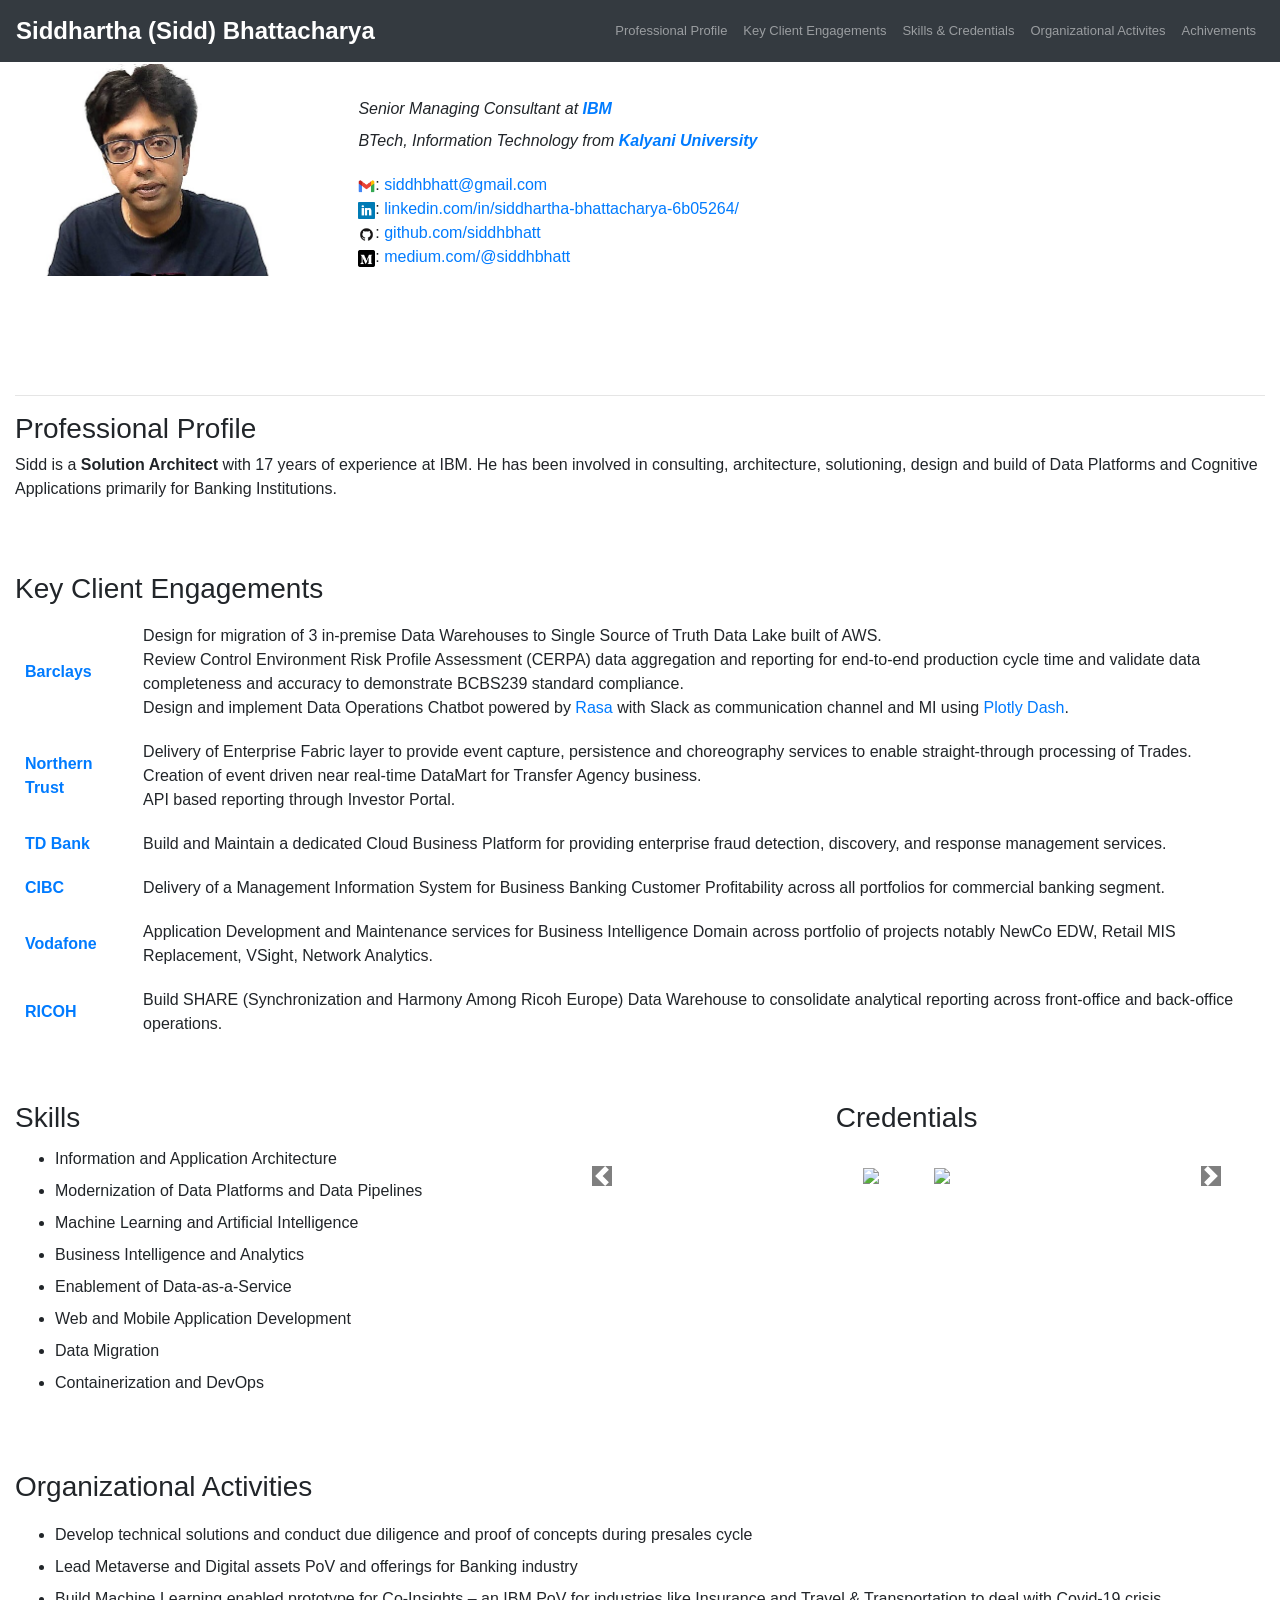
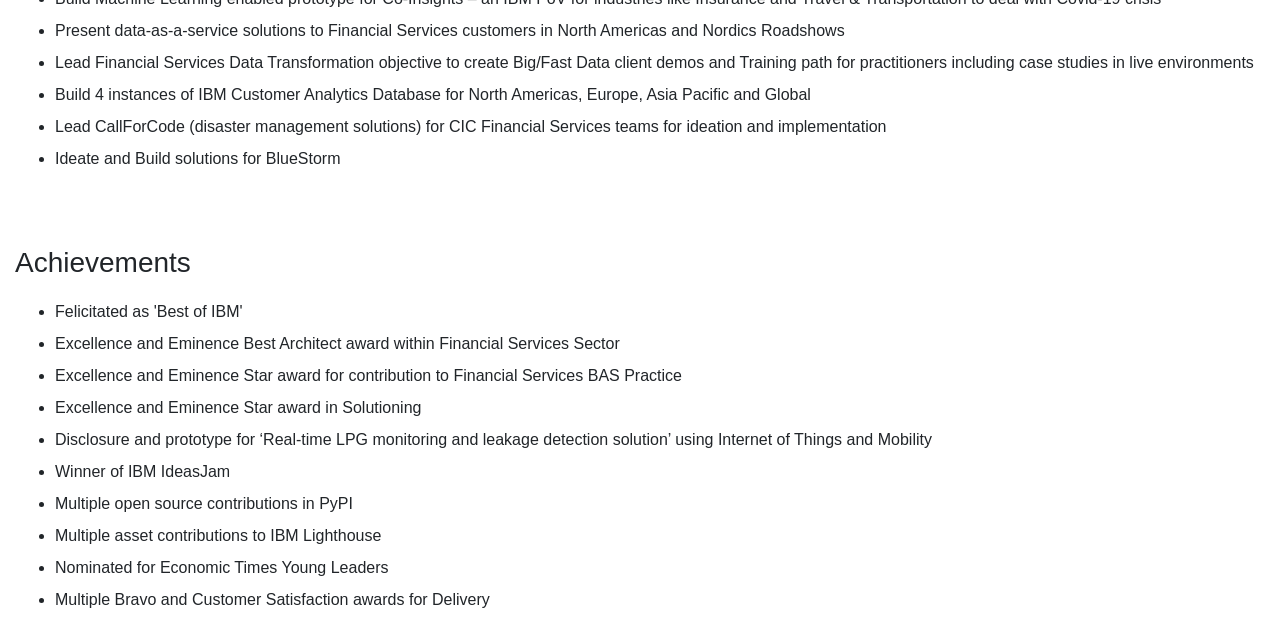
==== index.html @ b3613b73 "badge changes" ====
<!DOCTYPE html>
<html>
    
    <head>
        <meta charset="utf-8">
        <meta name="google-site-verification" content="lb7FIdyqzJIs5O2LELzvEhvuGHR2RH8_5qTvhiq5tCI" />
        <meta name="viewport" content="width=device-width, initial-scale=1">
        <title>Sidd's Personal Site</title>
        <link rel="stylesheet" href="https://cdn.jsdelivr.net/npm/bootstrap@4.5.3/dist/css/bootstrap.min.css" integrity="sha384-TX8t27EcRE3e/ihU7zmQxVncDAy5uIKz4rEkgIXeMed4M0jlfIDPvg6uqKI2xXr2" crossorigin="anonymous">
        <link rel="stylesheet" href="css/master.css">
        <!-- bootstrap js -->
        <script src="https://code.jquery.com/jquery-3.5.1.slim.min.js" integrity="sha384-DfXdz2htPH0lsSSs5nCTpuj/zy4C+OGpamoFVy38MVBnE+IbbVYUew+OrCXaRkfj" crossorigin="anonymous"></script>
        <script src="https://cdn.jsdelivr.net/npm/bootstrap@4.5.3/dist/js/bootstrap.bundle.min.js" integrity="sha384-ho+j7jyWK8fNQe+A12Hb8AhRq26LrZ/JpcUGGOn+Y7RsweNrtN/tE3MoK7ZeZDyx" crossorigin="anonymous"></script>
    </head>
    
    <body>
        <section id="title">
            <div class="container-fluid">
                <!-- NAV Bar -->
                <nav class="navbar fixed-top navbar-expand-lg navbar-dark bg-dark">
                    <a class="navbar-brand" href="#title">Siddhartha (Sidd) Bhattacharya</a>
                    <button class="navbar-toggler" type="button" data-toggle="collapse" data-target="#navbarSupportedContent" aria-controls="navbarSupportedContent" aria-expanded="false" aria-label="Toggle navigation">
                        <span class="navbar-toggler-icon"></span>
                    </button>
                    <div class="collapse navbar-collapse" id="navbarSupportedContent">
                        <ul class="navbar-nav ml-auto" style="font-size: small;">
                            <li class="nav-item">
                                <a class="nav-link" href="#profession-profile">Professional Profile</a>
                            </li>
                            <li class="nav-item">
                                <a class="nav-link" href="#client-engagement">Key Client Engagements</a>
                            </li>
                            <li class="nav-item">
                                <a class="nav-link" href="#skills-credentials">Skills & Credentials</a>
                            </li>
                            <li class="nav-item">
                                <a class="nav-link" href="#organizational-activities">Organizational Activites</a>
                            </li>
                            <li class="nav-item">
                                <a class="nav-link" href="#achivements">Achivements</a>
                            </li>
                        </ul>
                    </div>
                </nav>
            
                <!-- Profile -->
                <div class="row">
                    <div class="col-lg-3 col-md-5">
                        <img class="profile-img" src="images/Sidd_edited.jpg">
                    </div>
                    <div class="col-lg-6 col-md-7" style="padding: 3%;">
                        
                        <p>
                            <em style="line-height: 2;">
                                Senior Managing Consultant at <strong><a href="https://www.ibm.com/in-en">IBM</a></strong><br>
                                BTech, Information Technology from <a href="https://www.klyuniv.ac.in/"><strong>Kalyani University</strong></a>
                            </em>
                        </p>
                        <address>
                            <img class="cicon" src="[data-uri]">: <a href="mailto:siddhbhatt@gmail.com">siddhbhatt@gmail.com</a><br>
                            <img class="cicon" src="[data-uri]">: <a href="https://www.linkedin.com/in/siddhartha-bhattacharya-6b05264">linkedin.com/in/siddhartha-bhattacharya-6b05264/</a><br>
                            <img class="cicon" src="[data-uri]">: <a href="https://github.com/siddhbhatt">github.com/siddhbhatt</a><br>
                            <img class="cicon" src="[data-uri]">: <a href="https://medium.com/@siddhbhatt">medium.com/@siddhbhatt</a>    
                        </address>
                        
                    </div>
                </div>
            </div>
        </section>

        <section id="profession-profile">
            <div class="container-fluid">
                <hr>
                <h3>Professional Profile</h3>
                <p>
                    Sidd is a <strong>Solution Architect</strong> with 17 years of experience at IBM.  
                    He has been involved in consulting, architecture, solutioning, design and build of Data Platforms and Cognitive Applications primarily for Banking Institutions.
                </p>
            </div>
        </section>

        <section id="client-engagement">
            <div class="container-fluid">
                <h3>Key Client Engagements</h3>
                <table>
                    <tr>
                        <td><a href="https://www.barclays.co.uk/"><strong>Barclays</strong></a></td>
                        <td>
                            Design for migration of 3 in-premise Data Warehouses to Single Source of Truth Data Lake built of AWS.<br>
                            Review Control Environment Risk Profile Assessment (CERPA) data aggregation and reporting for end-to-end production cycle time and validate data completeness and accuracy to demonstrate BCBS239 standard compliance.<br>
                            Design and implement Data Operations Chatbot powered by <a href="https://rasa.com/">Rasa</a> with Slack as communication channel and MI using <a href="https://plotly.com/dash/">Plotly Dash</a>.<br>
                        </td>
                    </tr>
                    <tr>
                        <td><a href="https://www.northerntrust.com/europe/home"><strong>Northern Trust</strong></a></td>
                        <td>Delivery of Enterprise Fabric layer to provide event capture, persistence and choreography services to enable straight-through processing of Trades.<br>
                            Creation of event driven near real-time DataMart for Transfer Agency business.<br>
                            API based reporting through Investor Portal.<br>
                        </td>
                    </tr>
                    <tr>
                        <td><a href="https://www.td.com/ca/en/personal-banking/"><strong>TD Bank</strong></a></td>
                        <td>
                            Build and Maintain a dedicated Cloud Business Platform for providing enterprise fraud detection, discovery, and response management services.
                        </td>
                    </tr>
                    <tr>
                        <td><a href="https://www.cibc.com/en/commercial.html"><strong>CIBC</strong></a></td>
                        <td>
                            Delivery of a Management Information System for Business Banking Customer Profitability across all portfolios for commercial banking segment.
                        </td>
                    </tr>
                    <tr>
                        <td><a href="https://www.vodafone.co.uk/"><strong>Vodafone</strong></a></td>
                        <td>
                            Application Development and Maintenance services for Business Intelligence Domain across portfolio of projects notably NewCo EDW, Retail MIS Replacement, VSight, Network Analytics.
                        </td>
                    </tr>
                    <tr>
                        <td><a href="https://www.ricoh-europe.com/"><strong>RICOH</strong></a></td>
                        <td>
                            Build SHARE (Synchronization and Harmony Among Ricoh Europe) Data Warehouse to consolidate analytical reporting across front-office and back-office operations.
                        </td>
                    </tr>
                </table>
            </div>
        </section>

        <section id="skills-credentials">
            <div class="container-fluid">
                <div class="row">
                    <div class="col-md-5">
                        <h3>Skills</h3>
                        <ul>
                            <li>Information and Application Architecture</li>
                            <li>Modernization of Data Platforms and Data Pipelines</li>
                            <li>Machine Learning and Artificial Intelligence</li>
                            <li>Business Intelligence  and Analytics</li>
                            <li>Enablement of Data-as-a-Service</li>
                            <li>Web and Mobile Application Development</li>
                            <li>Data Migration</li>
                            <li>Containerization and DevOps</li>
                        </ul>
                    </div>
                    <div class="col-md-7">
                        <h3 class="cred-text">Credentials</h3>
                        <!-- carousel start -->
                        <div id="credential-carousel" class="carousel slide" data-ride="false" style="text-align: center;">
                            
                            <div class="carousel-inner">
                                <div class="carousel-item active">
                                    <a href="https://www.credly.com/badges/76d732d1-468d-4a13-8547-d31c6a6f4217/public_url"><img class="cred-img" src="https://images.credly.com/size/340x340/images/ad89f24e-d3a9-4802-a7e8-272a9090c0b0/Architect-Expert.png"></a>
                                    <a href="https://www.credly.com/badges/39d30347-bca6-4fca-ad0b-f6bf74908171/public_url"><img class="cred-img" src="https://images.credly.com/size/340x340/images/04eb7e1b-2bfa-4509-b6ad-74680347acd5/Selling-Experienced.png"></a>
                                </div>
                                <div class="carousel-item">
                                    <a href="https://www.credly.com/badges/d9c2b21d-c0f1-490c-9d5d-5f7b22756648/public_url"><img class="cred-img" src="https://images.credly.com/size/680x680/images/03b8c9d2-1700-42a0-b763-9b533ac06ca7/AWS-MachineLearning-Specialty-2020.png"></a>
                                    <a href="https://www.credly.com/badges/76fbd68b-c7a5-496d-b77d-7a37ed84b6d5/public_url"><img class="cred-img" src="https://images.credly.com/size/680x680/images/6a254dad-77e5-4e71-8049-94e5c7a15981/azure-fundamentals-600x600.png"></a>
                                </div>
                                <div class="carousel-item">
                                    <a href="https://www.youracclaim.com/badges/d54e5168-4777-4d5b-bd3e-731594850b86/public_url"><img class="cred-img" src="https://images.youracclaim.com/size/340x340/images/28d68d08-7a26-4868-be2e-7bf32eeab4f8/Deep_Learning_Using_TensorFlow.png"></a>
                                    <a href="https://www.youracclaim.com/badges/73624150-85e4-4d03-a329-c5da1bf2516f/public_url"><img class="cred-img" src="https://images.youracclaim.com/size/340x340/images/53caf8cc-b5e9-4424-b4a7-7b069fa13db4/Machine_Learning_with_Python.png"></a>
                                </div>
                                <div class="carousel-item">
                                    <a href="https://www.youracclaim.com/badges/f4e3b39f-babc-487e-8961-8ff7aea43fd3/public_url"><img class="cred-img" src="https://images.youracclaim.com/size/340x340/images/1d0771e1-ef2e-47cf-a122-c103be0605aa/Analytics_for_Apach_Spark_on_Cloud_Spark_ML_Streaming_V2.0.x.png"></a>
                                    <a href="https://www.youracclaim.com/badges/3b9bb377-27ac-47dc-a75c-784a0fe72a2c/public_url"><img class="cred-img1" src="https://images.youracclaim.com/size/110x110/images/4e5341a0-031a-477d-a3c6-7a641e79dc2c/Hadoop_Data_Found_Level_1_-_CC_-_2019.png"></a>
                                </div>
                                <div class="carousel-item">
                                    <a href="https://www.youracclaim.com/badges/f7dd472f-b70b-4833-b283-7c311bb39514/public_url"><img class="cred-img" src="https://images.youracclaim.com/size/340x340/images/fb5ab6c0-c422-4c02-b0af-07a082fa13d5/Digital_Insights_Badge_Delivery.png"></a>
                                    <a href="https://www.youracclaim.com/badges/d13449dd-b130-482e-a72a-512fa3d4b12d"><img class="cred-img1" src="https://images.youracclaim.com/size/680x680/images/638d3298-73ef-4821-9686-8c65f75bb4e6/IBM_Garage_Methodology_Explorer.png"></a>
                                </div>
                                <div class="carousel-item">
                                    <a href="https://www.youracclaim.com/badges/d1deae7e-8f37-4467-96ad-9ba4ed0f5e22/public_url"><img class="cred-img1" src="https://images.youracclaim.com/size/110x110/images/12da05ff-0adb-4cf4-b1f2-3fcf15ef5188/Educator.png"></a>
                                    <a href="https://www.youracclaim.com/badges/75538d8b-b027-41bf-8ade-3af1b4c8d1d9/public_url"><img class="cred-img1" src="https://images.youracclaim.com/size/110x110/images/aad8d8bc-1cdf-4e79-b1e0-1595aeab251b/Speaker-presenter.png"></a>
                                </div>
                            </div>
                            <a class="carousel-control-prev" href="#credential-carousel" role="button" data-slide="prev"">
                                <span class="carousel-control-prev-icon" aria-hidden="true" style="background-color:black;"></span>
                                <span class="sr-only">Previous</span>
                            </a>
                            <a class="carousel-control-next" href="#credential-carousel" role="button" data-slide="next">
                                <span class="carousel-control-next-icon" aria-hidden="true" style="background-color:black;"></span>
                                <span class="sr-only">Next</span>
                            </a>
                        </div>
                        

                        <!-- carousel end -->
                        <!-- <h3>Credentials</h3>
                        <a href="https://www.youracclaim.com/badges/b1e90a5e-74e5-452d-b66a-6aa0e1b27e6b/public_url"><img class="cred-img" src="https://images.youracclaim.com/size/340x340/images/602716ab-3604-4143-a049-1fdfe8cf1721/Architectural-Thinking-badge.png"></a>
                        <a href="https://www.youracclaim.com/badges/0a89f7db-46c2-48c5-ac54-615e48fc4eac/public_url"><img class="cred-img" src="https://images.youracclaim.com/size/340x340/images/bc08972c-3c7d-4b99-82a0-c94bcca36674/Badges_v8-07_Practitioner.png"></a> -->
                        <!-- <a href="https://www.youracclaim.com/badges/d54e5168-4777-4d5b-bd3e-731594850b86/public_url"><img class="cred-img" src="https://images.youracclaim.com/size/340x340/images/fb5ab6c0-c422-4c02-b0af-07a082fa13d5/Digital_Insights_Badge_Delivery.png"></a>
                        <a href="https://www.youracclaim.com/badges/d54e5168-4777-4d5b-bd3e-731594850b86/public_url"><img class="cred-img" src="https://images.youracclaim.com/size/340x340/images/28d68d08-7a26-4868-be2e-7bf32eeab4f8/Deep_Learning_Using_TensorFlow.png"></a> -->
                        <!-- <a href="https://www.youracclaim.com/badges/73624150-85e4-4d03-a329-c5da1bf2516f/public_url"><img class="cred-img" src="https://images.youracclaim.com/size/340x340/images/53caf8cc-b5e9-4424-b4a7-7b069fa13db4/Machine_Learning_with_Python.png"></a>
                        <a href="https://www.youracclaim.com/badges/f4e3b39f-babc-487e-8961-8ff7aea43fd3/public_url"><img class="cred-img" src="https://images.youracclaim.com/size/340x340/images/1d0771e1-ef2e-47cf-a122-c103be0605aa/Analytics_for_Apach_Spark_on_Cloud_Spark_ML_Streaming_V2.0.x.png"></a> -->
                        <!-- <a href="https://www.youracclaim.com/badges/3b9bb377-27ac-47dc-a75c-784a0fe72a2c/public_url"><img class="cred-img" src="https://images.youracclaim.com/size/110x110/images/4e5341a0-031a-477d-a3c6-7a641e79dc2c/Hadoop_Data_Found_Level_1_-_CC_-_2019.png"></a>
                        <a href="https://www.youracclaim.com/badges/1c37df30-531b-42e5-b111-d28a03f8e9ff/public_url"><img class="cred-img" src="https://images.youracclaim.com/size/110x110/images/cef56b02-49c4-43c8-9913-733569bd39cc/IBM-Mentor__282_29.png"></a> -->
                        <!-- <a href="https://www.youracclaim.com/badges/d1deae7e-8f37-4467-96ad-9ba4ed0f5e22/public_url"><img class="cred-img" src="https://images.youracclaim.com/size/110x110/images/12da05ff-0adb-4cf4-b1f2-3fcf15ef5188/Educator.png"></a>
                        <a href="https://www.youracclaim.com/badges/75538d8b-b027-41bf-8ade-3af1b4c8d1d9/public_url"><img class="cred-img" src="https://images.youracclaim.com/size/110x110/images/aad8d8bc-1cdf-4e79-b1e0-1595aeab251b/Speaker-presenter.png"></a> -->
                    </div>
                </div>
            </div>
        </section>

        <section id="organizational-activities">
            <div class="container-fluid">
                <h3>Organizational Activities</h3>
            <p>
                <ul>
                    <li>Develop technical solutions and conduct due diligence and proof of concepts during presales cycle</li>
                    <li>Lead Metaverse and Digital assets PoV and offerings for Banking industry</li>
                    <li>Build Machine Learning enabled prototype for Co-Insights – an IBM PoV for industries like Insurance and Travel & Transportation to deal with Covid-19 crisis</li>
                    <li>Present data-as-a-service solutions to Financial Services customers in North Americas and Nordics Roadshows</li>
                    <li>Lead Financial Services Data Transformation objective to create Big/Fast Data client demos and Training path for practitioners including case studies in live environments</li>
                    <li>Build 4 instances of IBM Customer Analytics Database for North Americas, Europe, Asia Pacific and Global</li>
                    <li>Lead CallForCode (disaster management solutions) for CIC Financial Services teams for ideation and implementation</li>
                    <li>Ideate and Build solutions for BlueStorm </li>
                </ul>
            </p>
            </div>
        </section>

        <section id="achivements">
            <div class="container-fluid">
                <h3>Achievements</h3>
                <p>
                    <ul>
                        <li>Felicitated as 'Best of IBM'</li>
                        <li>Excellence and Eminence Best Architect award within Financial Services Sector</li>
                        <li>Excellence and Eminence Star award for contribution to Financial Services BAS Practice</li>
                        <li>Excellence and Eminence Star award in Solutioning</li>
                        <li>Disclosure and prototype for ‘Real-time LPG monitoring and leakage detection solution’ using Internet of Things and Mobility</li>
                        <li>Winner of IBM IdeasJam</li>
                        <li>Multiple open source contributions in PyPI</li>
                        <li>Multiple asset contributions to IBM Lighthouse</li>
                        <li>Nominated for Economic Times Young Leaders</li>
                        <li>Multiple Bravo and Customer Satisfaction awards for Delivery</li>
                    </ul>
                </p>
            </div>
        </section>

        <script src="" async defer></script>
    </body>
</html>
---- css/master.css ----
/* Class properties */
.profile-img {
   max-width: 100%;
   height: auto;
   margin-top: 3%;
}

.cicon {
   width: 3%;
   /* height: auto; */
}

.cred-img {
   max-width: 35%;
   height: auto;
   padding: 25px 25px 25px;
   transition: box-shadow .3s;
}

.cred-img:hover {
   /* background-color: rgb(36, 92, 36); */
   box-shadow: 0 0 11px rgba(33,33,33,.2);
}

.cred-img1 {
   width: 35%;
   padding: 25px 25px 25px;
   transition: box-shadow .3s;
}

.cred-img1:hover {
   box-shadow: 0 0 11px rgba(33,33,33,.2);
}

.navbar-brand {
   font-size: 1.25rem;
   font-weight: bold;
}

/* media query */
@media (min-width: 770px) {
   .cred-text {
      text-align: center;
   }
   .navbar-brand {
      font-size: 1.5rem;
   }
}

/* element properties */


td {
   padding: 10px;
}

ul {
   line-height: 2;
}

section:before {
   height: 55px;
   content: "";
   display:block;
}
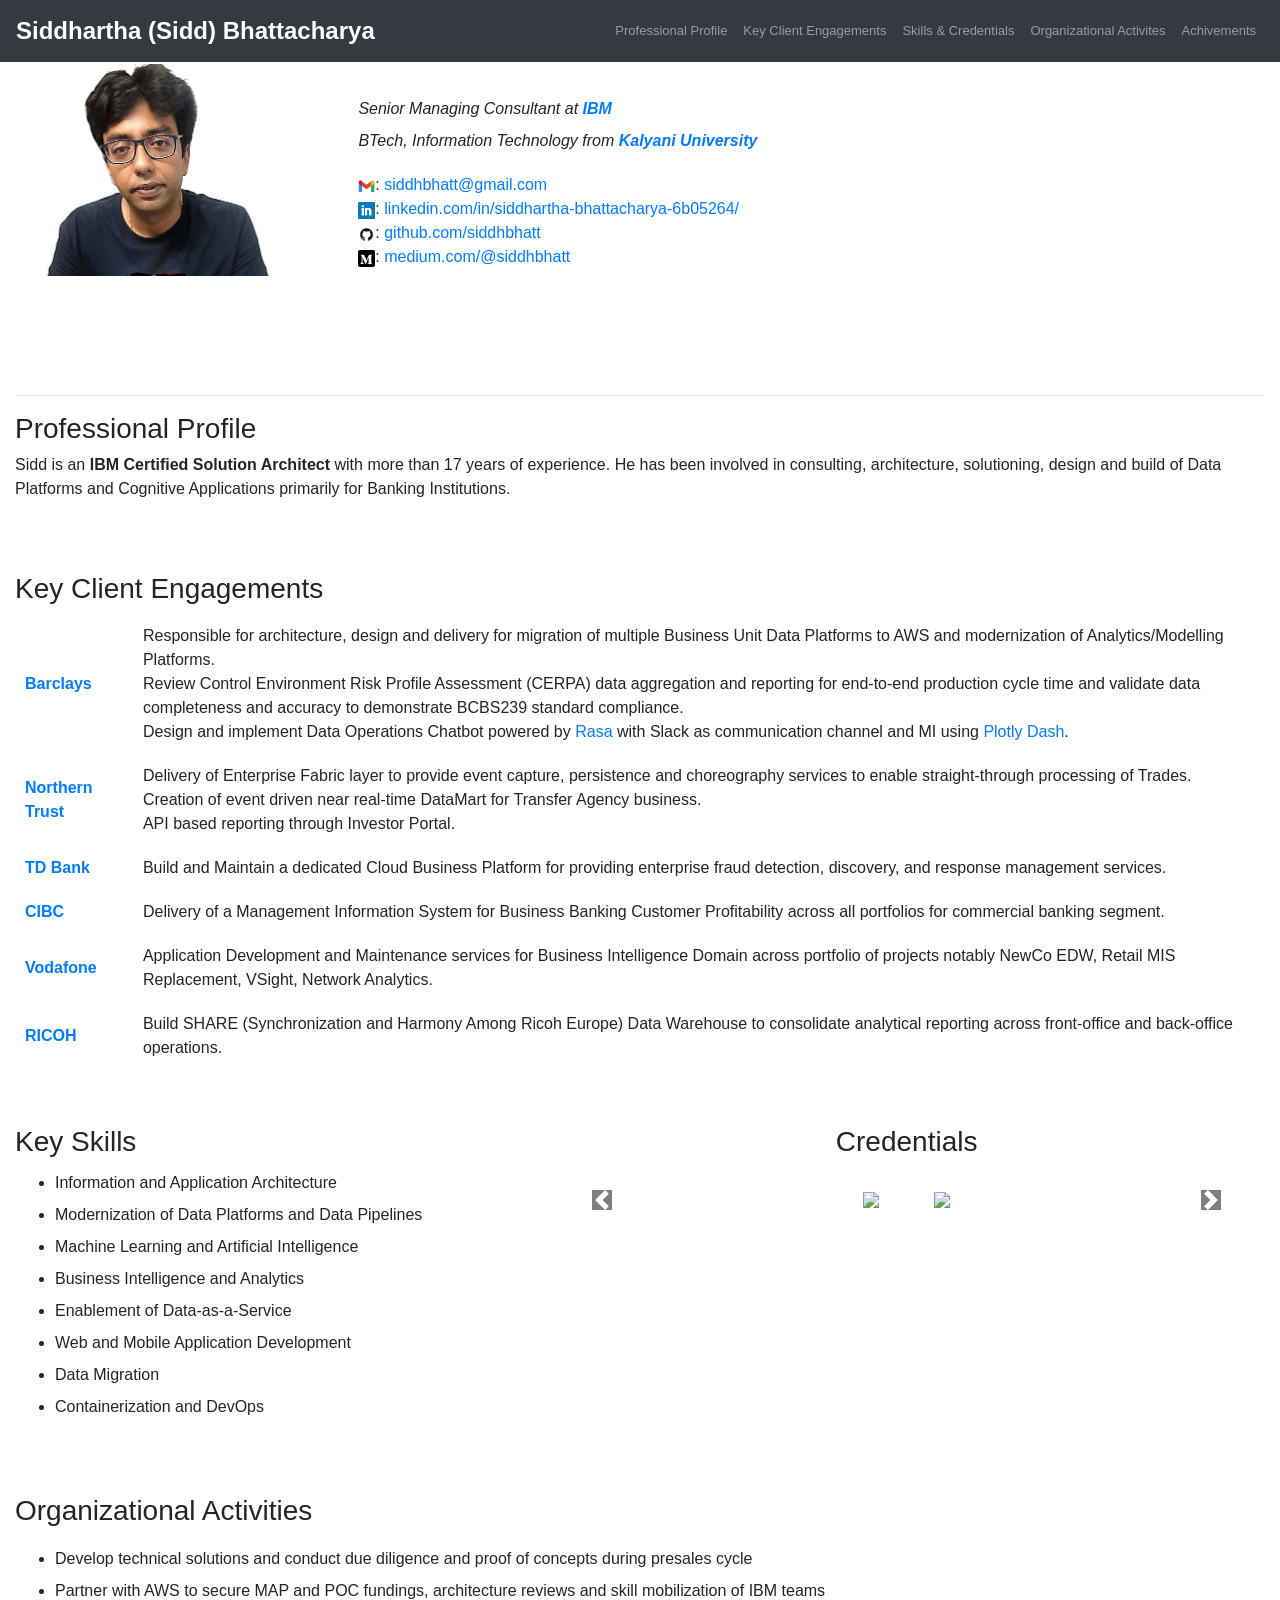
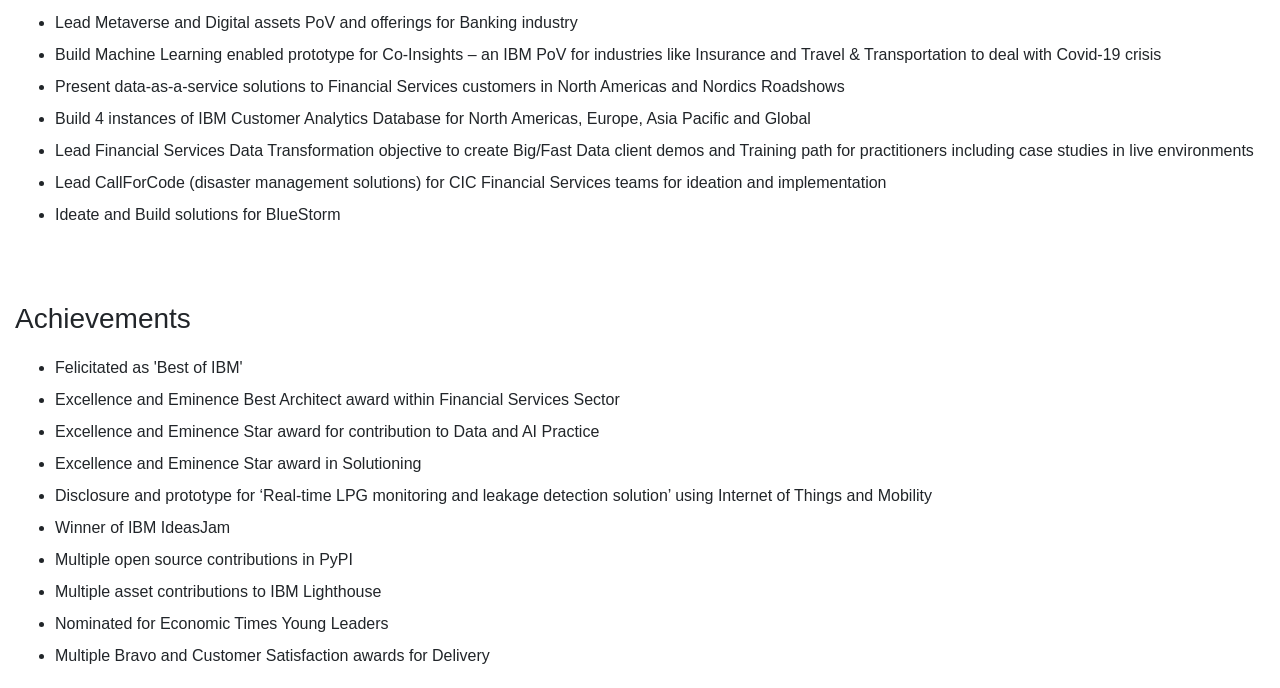
==== commit d57a7937: "changes before publishing" ====
--- a/index.html
+++ b/index.html
@@ -73,7 +73,7 @@
                 <hr>
                 <h3>Professional Profile</h3>
                 <p>
-                    Sidd is a <strong>Solution Architect</strong> with 17 years of experience at IBM.  
+                    Sidd is an <strong>IBM Certified Solution Architect</strong> with more than 17 years of experience.  
                     He has been involved in consulting, architecture, solutioning, design and build of Data Platforms and Cognitive Applications primarily for Banking Institutions.
                 </p>
             </div>
@@ -86,7 +86,7 @@
                     <tr>
                         <td><a href="https://www.barclays.co.uk/"><strong>Barclays</strong></a></td>
                         <td>
-                            Design for migration of 3 in-premise Data Warehouses to Single Source of Truth Data Lake built of AWS.<br>
+                            Responsible for architecture, design and delivery for migration of multiple Business Unit Data Platforms to AWS and modernization of Analytics/Modelling Platforms.<br>
                             Review Control Environment Risk Profile Assessment (CERPA) data aggregation and reporting for end-to-end production cycle time and validate data completeness and accuracy to demonstrate BCBS239 standard compliance.<br>
                             Design and implement Data Operations Chatbot powered by <a href="https://rasa.com/">Rasa</a> with Slack as communication channel and MI using <a href="https://plotly.com/dash/">Plotly Dash</a>.<br>
                         </td>
@@ -130,7 +130,7 @@
             <div class="container-fluid">
                 <div class="row">
                     <div class="col-md-5">
-                        <h3>Skills</h3>
+                        <h3>Key Skills</h3>
                         <ul>
                             <li>Information and Application Architecture</li>
                             <li>Modernization of Data Platforms and Data Pipelines</li>
@@ -207,11 +207,12 @@
             <p>
                 <ul>
                     <li>Develop technical solutions and conduct due diligence and proof of concepts during presales cycle</li>
+                    <li>Partner with AWS to secure MAP and POC fundings, architecture reviews and skill mobilization of IBM teams</li>
                     <li>Lead Metaverse and Digital assets PoV and offerings for Banking industry</li>
                     <li>Build Machine Learning enabled prototype for Co-Insights – an IBM PoV for industries like Insurance and Travel & Transportation to deal with Covid-19 crisis</li>
                     <li>Present data-as-a-service solutions to Financial Services customers in North Americas and Nordics Roadshows</li>
+                    <li>Build 4 instances of IBM Customer Analytics Database for North Americas, Europe, Asia Pacific and Global</li>
                     <li>Lead Financial Services Data Transformation objective to create Big/Fast Data client demos and Training path for practitioners including case studies in live environments</li>
-                    <li>Build 4 instances of IBM Customer Analytics Database for North Americas, Europe, Asia Pacific and Global</li>
                     <li>Lead CallForCode (disaster management solutions) for CIC Financial Services teams for ideation and implementation</li>
                     <li>Ideate and Build solutions for BlueStorm </li>
                 </ul>
@@ -226,7 +227,7 @@
                     <ul>
                         <li>Felicitated as 'Best of IBM'</li>
                         <li>Excellence and Eminence Best Architect award within Financial Services Sector</li>
-                        <li>Excellence and Eminence Star award for contribution to Financial Services BAS Practice</li>
+                        <li>Excellence and Eminence Star award for contribution to Data and AI Practice</li>
                         <li>Excellence and Eminence Star award in Solutioning</li>
                         <li>Disclosure and prototype for ‘Real-time LPG monitoring and leakage detection solution’ using Internet of Things and Mobility</li>
                         <li>Winner of IBM IdeasJam</li>
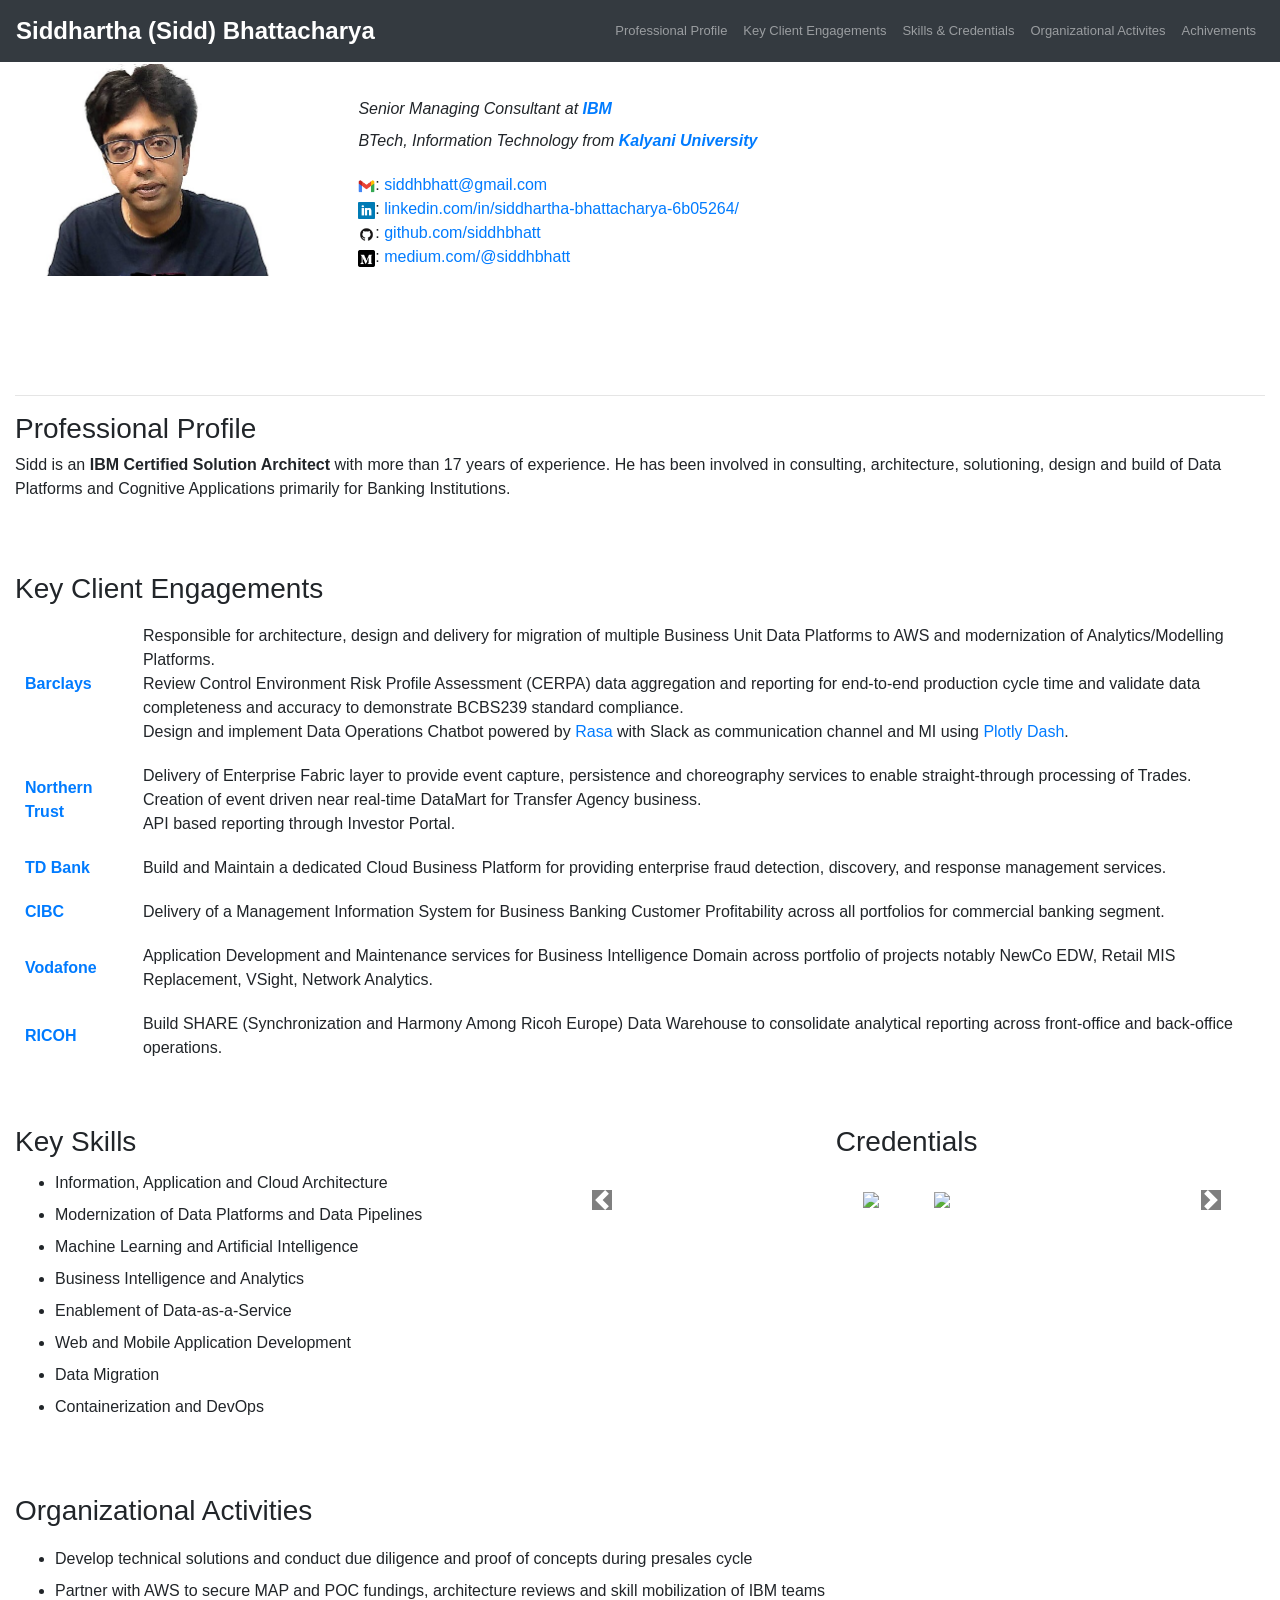
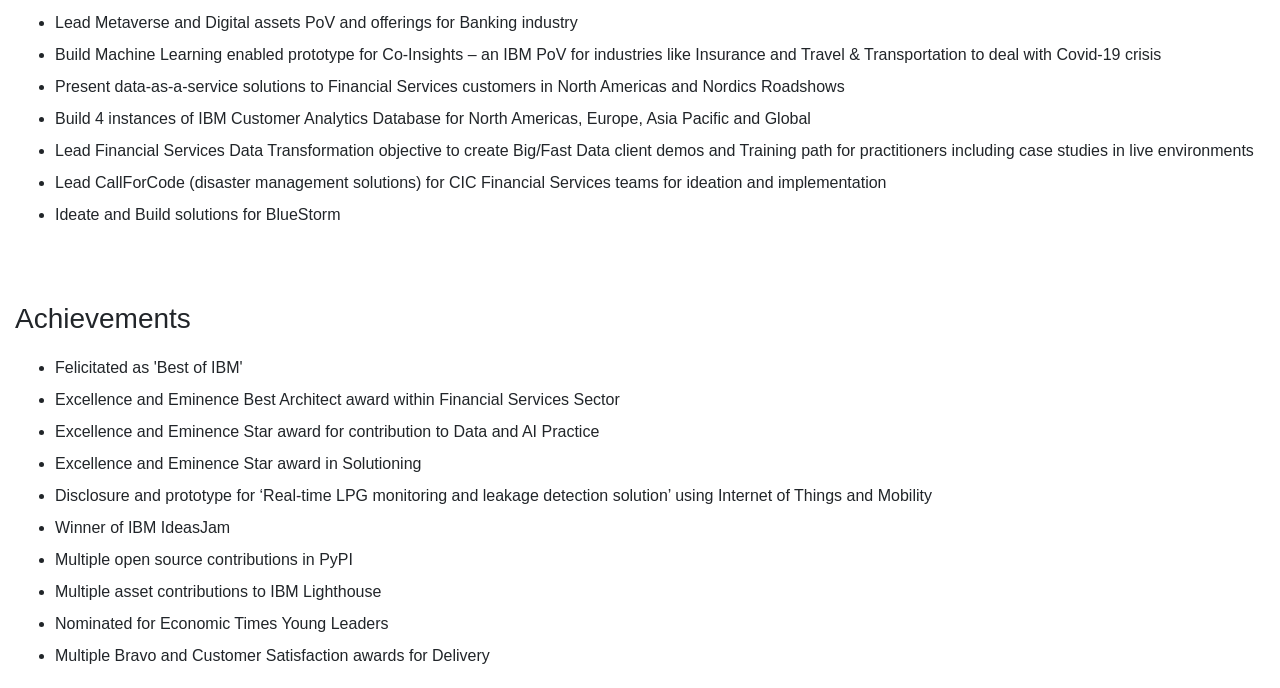
==== commit 690ff3b7: "cloud in skills" ====
--- a/index.html
+++ b/index.html
@@ -132,7 +132,7 @@
                     <div class="col-md-5">
                         <h3>Key Skills</h3>
                         <ul>
-                            <li>Information and Application Architecture</li>
+                            <li>Information, Application and Cloud Architecture</li>
                             <li>Modernization of Data Platforms and Data Pipelines</li>
                             <li>Machine Learning and Artificial Intelligence</li>
                             <li>Business Intelligence  and Analytics</li>
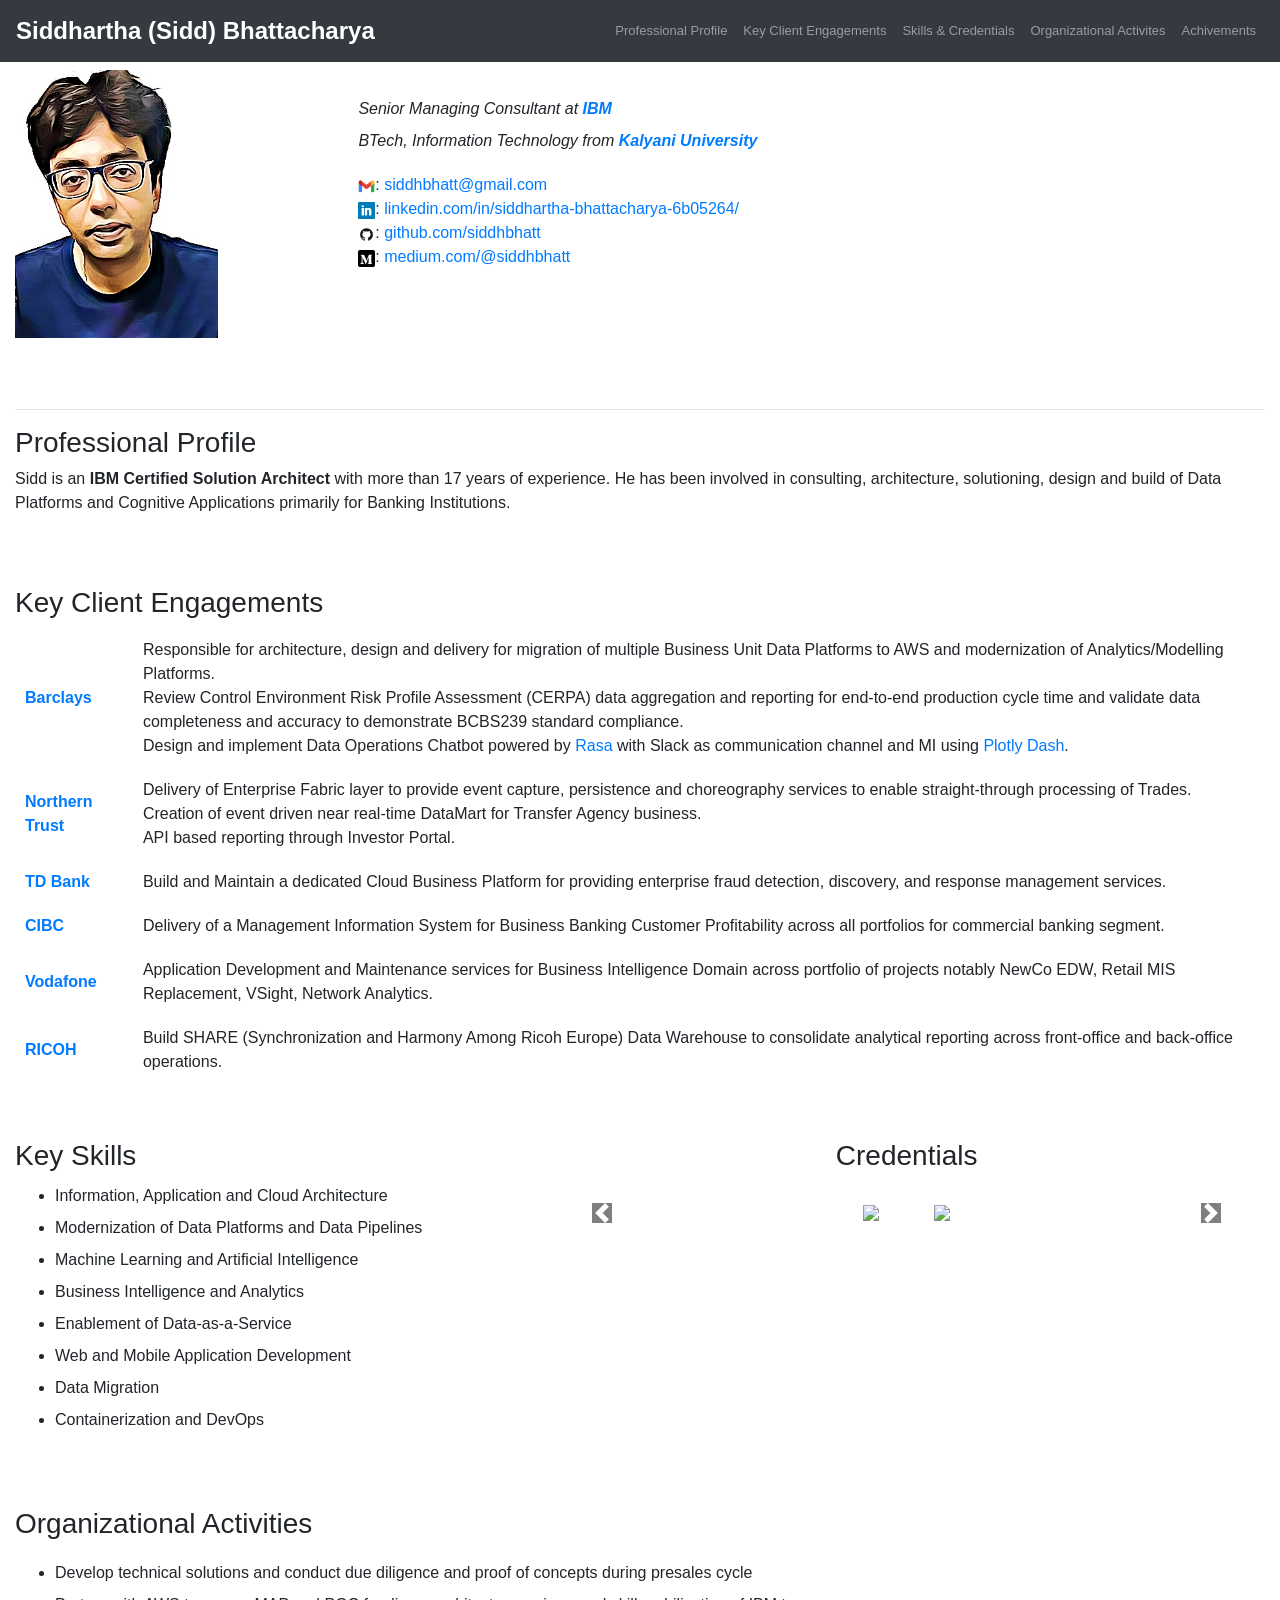
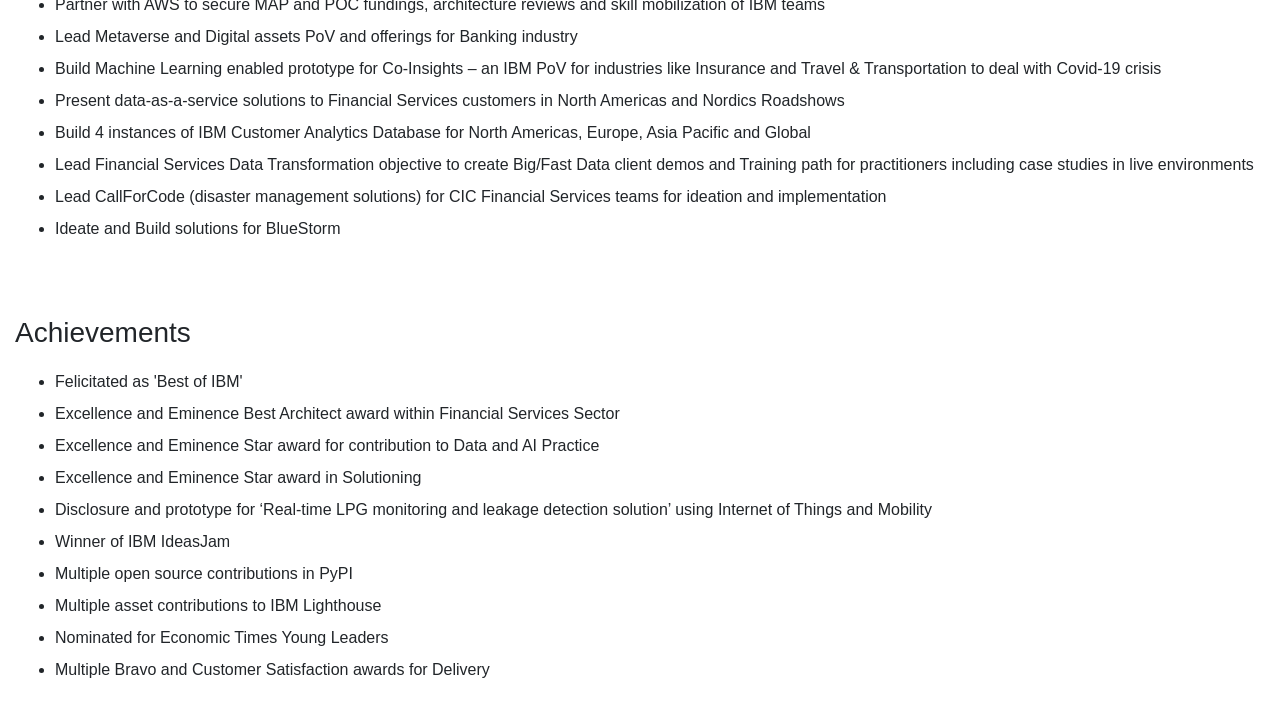
==== commit b529fcc2: "image changes" ====
--- a/index.html
+++ b/index.html
@@ -46,7 +46,8 @@
                 <!-- Profile -->
                 <div class="row">
                     <div class="col-lg-3 col-md-5">
-                        <img class="profile-img" src="images/Sidd_edited.jpg">
+                        <!-- <img class="profile-img" src="images/Sidd_edited.jpg"> -->
+                        <img class="profile-img" src="images/Animated.PNG">
                     </div>
                     <div class="col-lg-6 col-md-7" style="padding: 3%;">
                         
--- a/css/master.css
+++ b/css/master.css
@@ -1,8 +1,8 @@
 /* Class properties */
 .profile-img {
-   max-width: 100%;
+   max-width: 70%;
    height: auto;
-   margin-top: 3%;
+   margin-top: 5%;
 }
 
 .cicon {
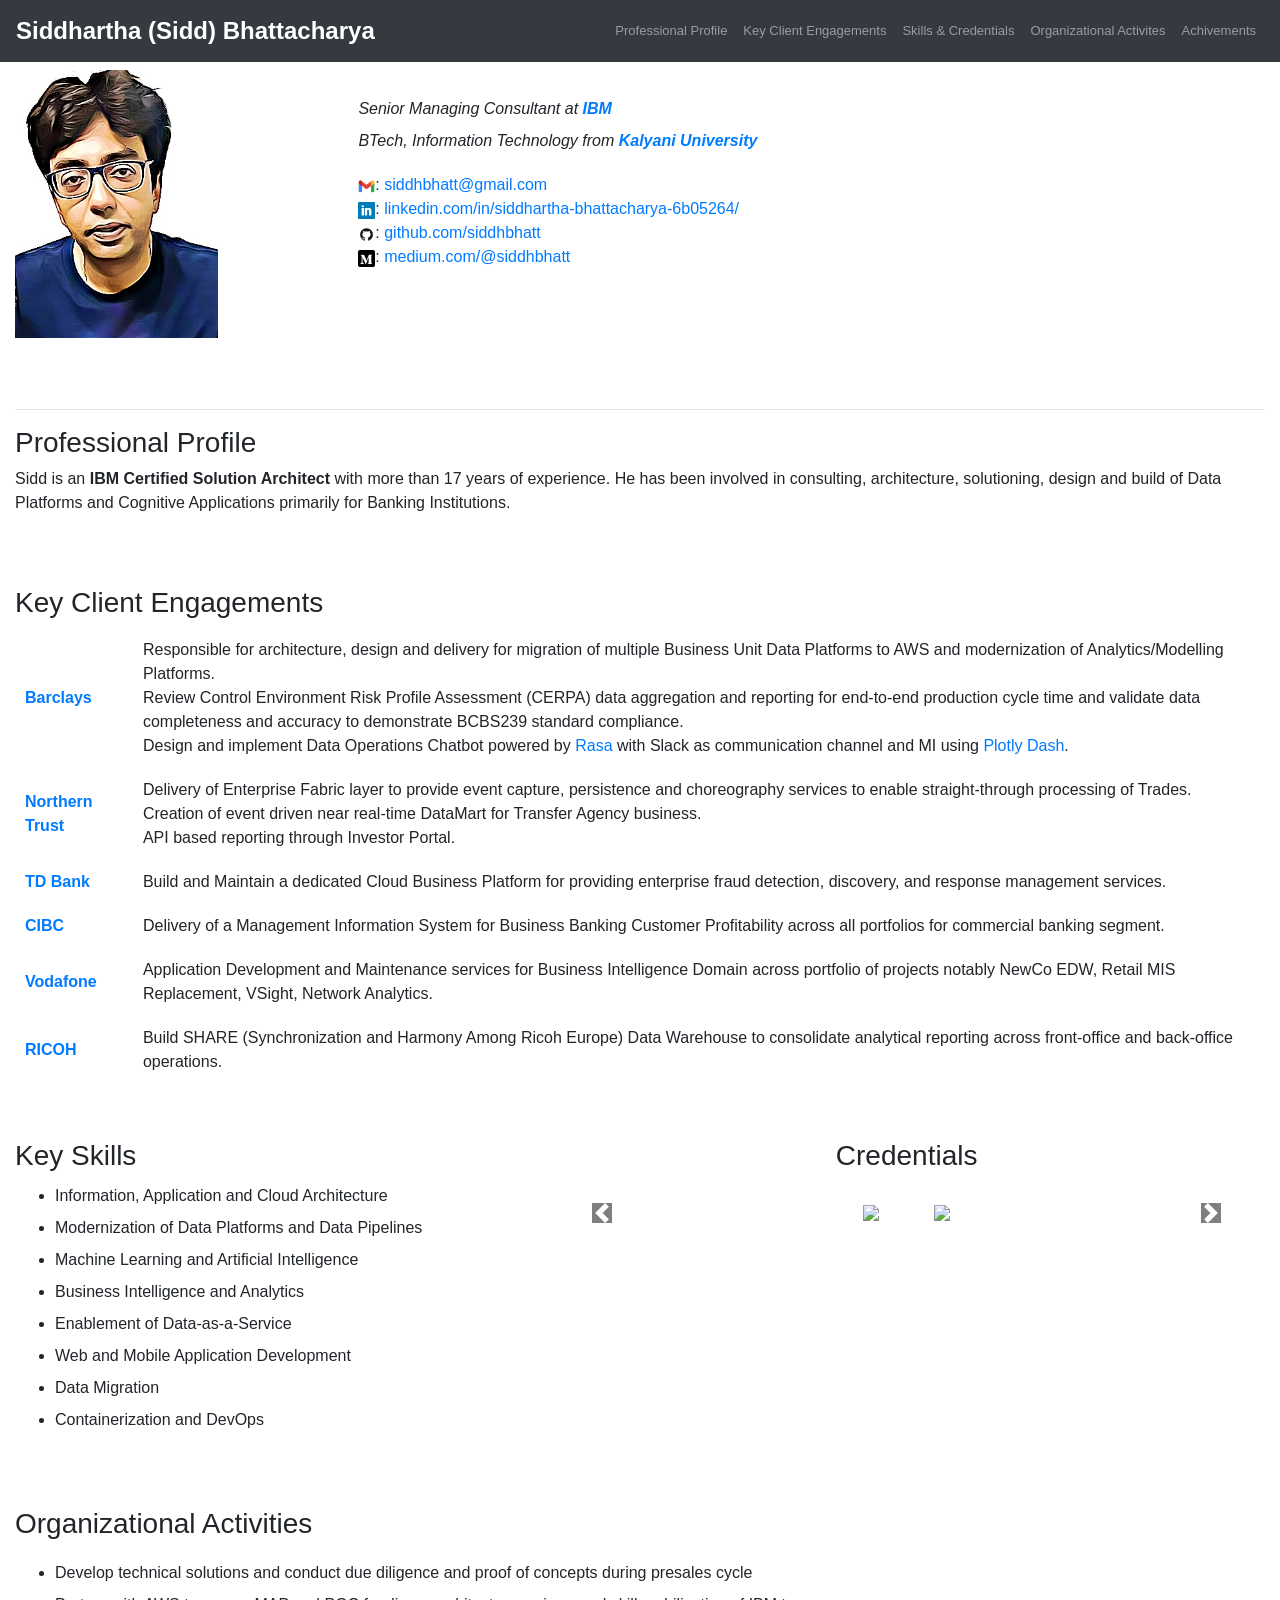
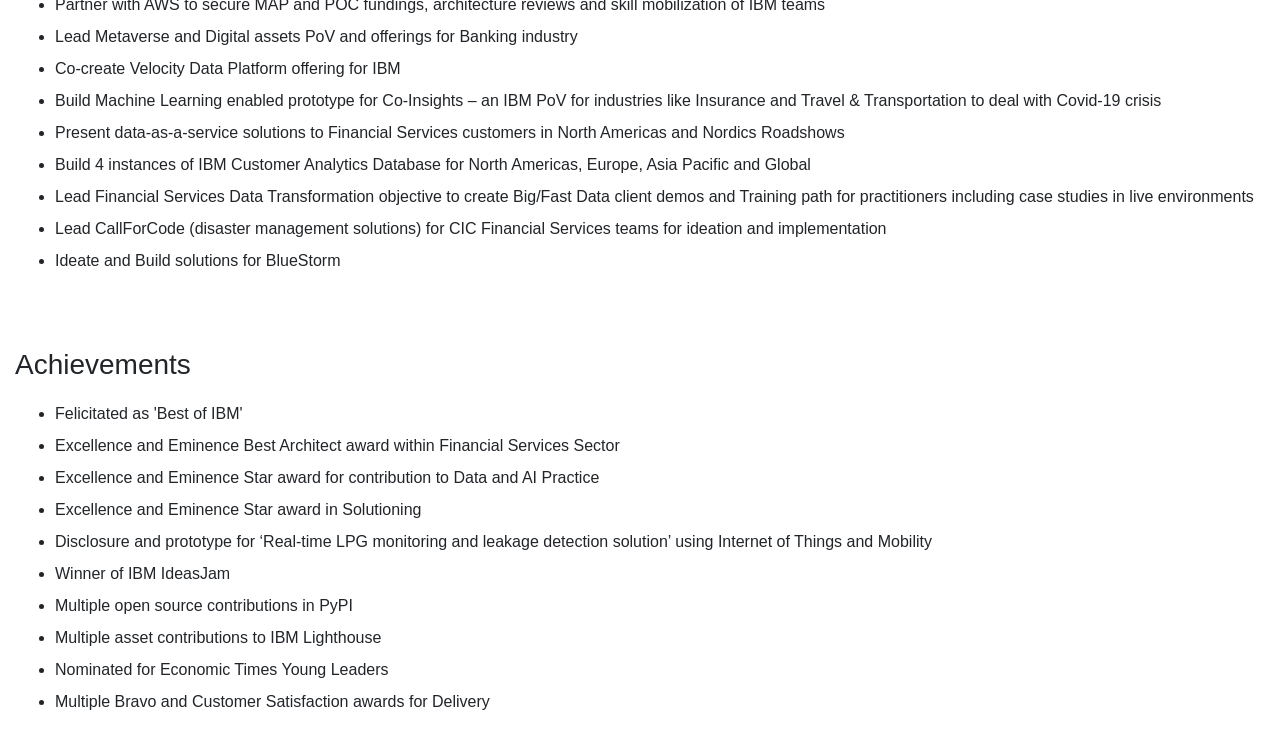
==== commit d79fc467: "velocity data platform" ====
--- a/index.html
+++ b/index.html
@@ -154,8 +154,9 @@
                                     <a href="https://www.credly.com/badges/39d30347-bca6-4fca-ad0b-f6bf74908171/public_url"><img class="cred-img" src="https://images.credly.com/size/340x340/images/04eb7e1b-2bfa-4509-b6ad-74680347acd5/Selling-Experienced.png"></a>
                                 </div>
                                 <div class="carousel-item">
-                                    <a href="https://www.credly.com/badges/d9c2b21d-c0f1-490c-9d5d-5f7b22756648/public_url"><img class="cred-img" src="https://images.credly.com/size/680x680/images/03b8c9d2-1700-42a0-b763-9b533ac06ca7/AWS-MachineLearning-Specialty-2020.png"></a>
-                                    <a href="https://www.credly.com/badges/76fbd68b-c7a5-496d-b77d-7a37ed84b6d5/public_url"><img class="cred-img" src="https://images.credly.com/size/680x680/images/6a254dad-77e5-4e71-8049-94e5c7a15981/azure-fundamentals-600x600.png"></a>
+                                    <a href="https://www.credly.com/badges/d9c2b21d-c0f1-490c-9d5d-5f7b22756648/public_url"><img class="cred-img" src="https://images.credly.com/size/680x680/images/778bde6c-ad1c-4312-ac33-2fa40d50a147/image.png"></a>
+                                    <a href="https://www.credly.com/badges/9194ca21-f03a-4781-9ec8-e29f74710e63/public_url"><img class="cred-img" src="https://images.credly.com/size/340x340/images/6430efe4-0ac0-4df6-8f1b-9559d8fcdf27/image.png"></a>
+                                    <!-- <a href="https://www.credly.com/badges/76fbd68b-c7a5-496d-b77d-7a37ed84b6d5/public_url"><img class="cred-img" src="https://images.credly.com/size/680x680/images/6a254dad-77e5-4e71-8049-94e5c7a15981/azure-fundamentals-600x600.png"></a> -->
                                 </div>
                                 <div class="carousel-item">
                                     <a href="https://www.youracclaim.com/badges/d54e5168-4777-4d5b-bd3e-731594850b86/public_url"><img class="cred-img" src="https://images.youracclaim.com/size/340x340/images/28d68d08-7a26-4868-be2e-7bf32eeab4f8/Deep_Learning_Using_TensorFlow.png"></a>
@@ -210,6 +211,7 @@
                     <li>Develop technical solutions and conduct due diligence and proof of concepts during presales cycle</li>
                     <li>Partner with AWS to secure MAP and POC fundings, architecture reviews and skill mobilization of IBM teams</li>
                     <li>Lead Metaverse and Digital assets PoV and offerings for Banking industry</li>
+                    <li>Co-create Velocity Data Platform offering for IBM</li>
                     <li>Build Machine Learning enabled prototype for Co-Insights – an IBM PoV for industries like Insurance and Travel & Transportation to deal with Covid-19 crisis</li>
                     <li>Present data-as-a-service solutions to Financial Services customers in North Americas and Nordics Roadshows</li>
                     <li>Build 4 instances of IBM Customer Analytics Database for North Americas, Europe, Asia Pacific and Global</li>
